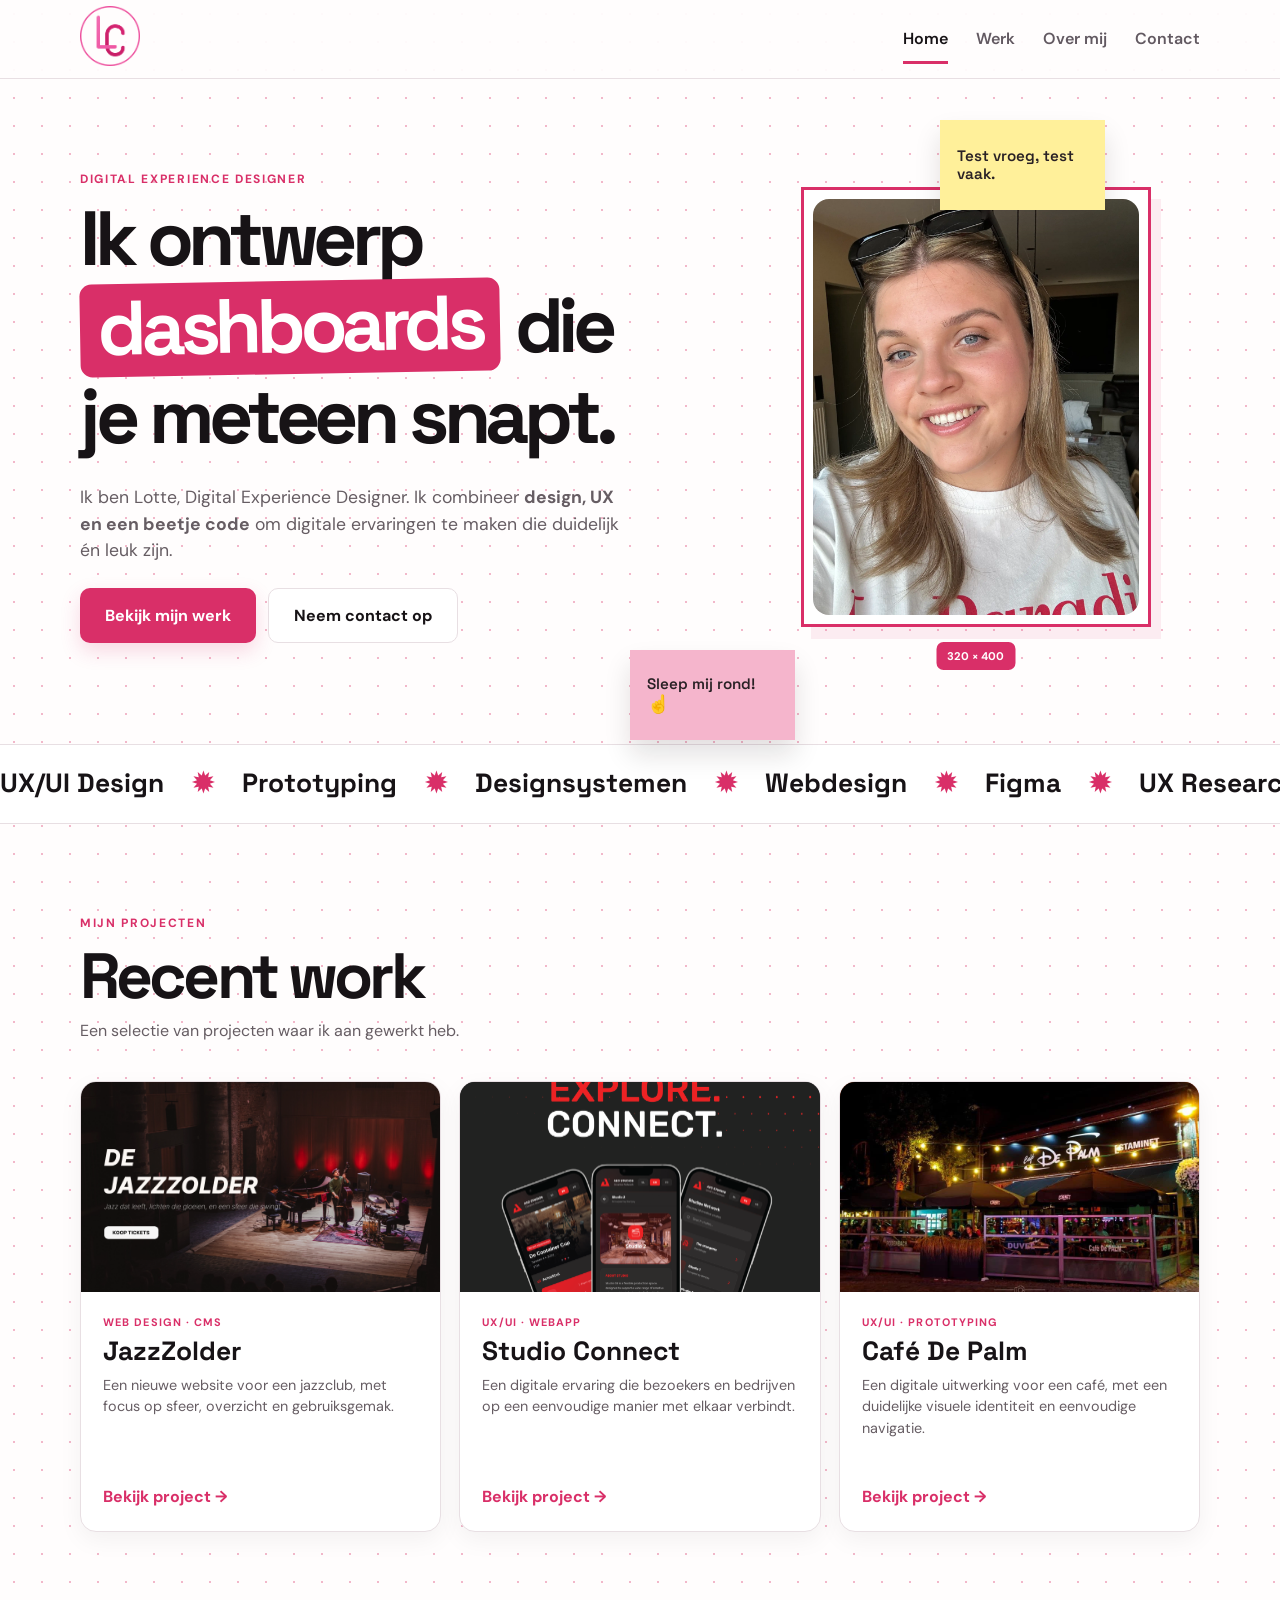
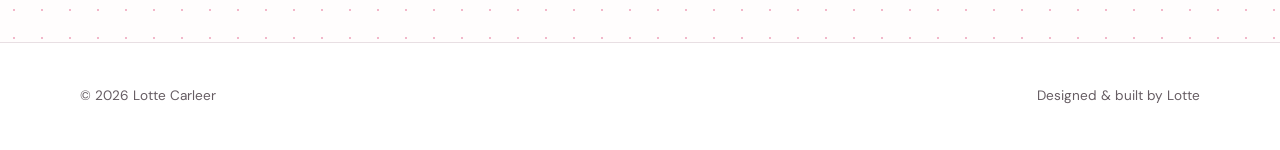
==== index.html @ f526f13b "feat: google search" ====
<!DOCTYPE html>
<html lang="nl">
<head>
  <meta charset="UTF-8">
  <meta name="viewport" content="width=device-width, initial-scale=1.0">
  <meta name="google-site-verification" content="S2rR3KoZCpzi74z9WuS_zSncZ7GIJkPOmz2ZalUV9Dw" />

  <link rel="canonical" href="https://lottecarleer.vercel.app/">
  <link rel="icon" type="image/png" href="favicon.png">

  <script type="application/ld+json">
{
  "@context": "https://schema.org",
  "@type": "Person",
  "name": "Lotte Carleer",
  "url": "https://lottecarleer.vercel.app/",
  "jobTitle": "Digital Experience Designer"
}
</script>

  <title>Lotte Carleer | UX/UI Designer & Digital Experience Designer</title>
  <meta name="description" content="Portfolio van Lotte Carleer, Digital Experience Designer. Bekijk mijn werk in UX/UI design, webdesign en prototyping">
  <meta name="keywords" content="UX/UI designer, webdesign, Digital Experience Design, Figma, prototyping, portfolio, Lotte Carleer">
  <meta name="author" content="Lotte Carleer">
  <meta name="robots" content="index, follow">

<meta property="og:title" content="Lotte Carleer | UX/UI Designer">
<meta property="og:description" content="Ik ontwerp digitale ervaringen, websites en interfaces die helder, gebruiksvriendelijk en visueel sterk zijn.">
<meta property="og:type" content="website">
<meta property="og:url" content="https://lottecarleerportfolio.netlify.app/">
<meta property="og:site_name" content="Lotte Carleer Portfolio">

<meta property="og:image" content="https://lottecarleerportfolio.netlify.app/images/og-image.jpg">
<meta property="og:image:alt" content="Lotte Carleer UX/UI Designer portfolio met voorbeelden van digitale projecten">
<meta property="og:image:width" content="1200">
<meta property="og:image:height" content="630">

  <script defer src="https://t.contentsquare.net/uxa/a8d0bef8a40d2.js"></script>

  <link rel="preconnect" href="https://fonts.googleapis.com">
  <link rel="preconnect" href="https://fonts.gstatic.com" crossorigin>
  <link href="https://fonts.googleapis.com/css2?family=DM+Sans:wght@400;500;600;700&family=Space+Grotesk:wght@500;600;700&display=swap" rel="stylesheet">
  <link rel="stylesheet" href="style.css">
</head>
<!-- Google tag (gtag.js) -->
<script async src="https://www.googletagmanager.com/gtag/js?id=G-LMZDEB7CWZ"></script>
<script>
  window.dataLayer = window.dataLayer || [];
  function gtag(){dataLayer.push(arguments);}
  gtag('js', new Date());

  gtag('config', 'G-LMZDEB7CWZ');
</script>

<body>
  <header class="site-header">
    <nav class="nav container" aria-label="Hoofdnavigatie">
      <a class="logo" href="index.html"><img src="images/favicon.png" alt="logo"></a>

      <div class="nav-links">
        <a class="active" href="index.html">Home</a>
        <a href="projects.html">Werk</a>
        <a href="about.html">Over mij</a>
        <a href="contact.html">Contact</a>
      </div>
    </nav>
  </header>

  <main>
    <section class="hero container" aria-labelledby="hero-title">
      <div class="hero-copy">
        <p class="eyebrow">DIGITAL EXPERIENCE DESIGNER</p>

        <h1 id="hero-title">
          Ik ontwerp
          <span class="changing-word" aria-live="polite">dashboards</span>
          die je meteen snapt.
        </h1>

        <p class="intro">
          Ik ben Lotte, Digital Experience Designer. Ik combineer
          <strong>design, UX en een beetje code</strong> om digitale
          ervaringen te maken die duidelijk én leuk zijn.
        </p>

        <div class="hero-buttons">
          <a class="button button-primary" href="#werk">Bekijk mijn werk</a>
          <a class="button button-secondary" href="contact.html">Neem contact op</a>
        </div>
      </div>

      <div class="hero-visual" id="note-board" aria-label="Interactief post-it bord">
        <div class="photo-card">
          <label for="photo-upload" class="photo-placeholder">
            <img src="images/Me.webp" alt="portret foto">
          </label>
          <input id="photo-upload" type="file" accept="image/*" hidden>
        </div>

        <button class="post-it post-it-yellow" type="button">
          Test vroeg, test vaak.
        </button>

        <button class="post-it post-it-pink" type="button">
          Sleep mij rond!<br>
          <span>☝️</span>
        </button>

        <div class="size-label">320 × 400</div>
      </div>
    </section>

    <section class="ticker" aria-label="Mijn vaardigheden">
      <div class="ticker-track">
        <span>UX/UI Design</span><i>✹</i>
        <span>Prototyping</span><i>✹</i>
        <span>Designsystemen</span><i>✹</i>
        <span>Webdesign</span><i>✹</i>
        <span>Figma</span><i>✹</i>
        <span>UX Research</span><i>✹</i>

        <!-- Herhaling zorgt voor een doorlopende animatie -->
        <span>UX/UI Design</span><i>✹</i>
        <span>Prototyping</span><i>✹</i>
        <span>Designsystemen</span><i>✹</i>
        <span>Webdesign</span><i>✹</i>
        <span>Figma</span><i>✹</i>
        <span>UX Research</span><i>✹</i>
      </div>
    </section>

    <section class="work container" id="werk" aria-labelledby="work-title">
      <div class="section-heading">
        <p class="eyebrow">MIJN PROJECTEN</p>
        <h2 id="work-title">Recent work</h2>
        <p>Een selectie van projecten waar ik aan gewerkt heb.</p>
      </div>

      <div class="project-grid">
        <article class="project-card project-jazz">
          <div class="project-image">
            <img src="images/homepage.webp" alt="jazzzolder">
          </div>
          <div class="project-info">
            <p class="project-type">WEB DESIGN · CMS</p>
            <h3>JazzZolder</h3>
            <p>Een nieuwe website voor een jazzclub, met focus op sfeer, overzicht en gebruiksgemak.</p>
            <a href="jazzzolder.html" aria-label="Bekijk project JazzZolder">Bekijk project →</a>
          </div>
        </article>

        <article class="project-card project-aed">
          <div class="project-image">
            <img src="images/Studio connect.svg" alt="Studio connect">
          </div>
          <div class="project-info">
            <p class="project-type">UX/UI · WEBAPP</p>
            <h3>Studio Connect</h3>
            <p>Een digitale ervaring die bezoekers en bedrijven op een eenvoudige manier met elkaar verbindt.</p>
            <a href="aed.html" aria-label="Bekijk project Studio Connect">Bekijk project →</a>
          </div>
        </article>

        <article class="project-card project-palm">
          <div class="project-image">
            <img src="images/image 5.svg" alt="Studio connect">
          </div>
          <div class="project-info">
            <p class="project-type">UX/UI · PROTOTYPING</p>
            <h3>Café De Palm</h3>
            <p>Een digitale uitwerking voor een café, met een duidelijke visuele identiteit en eenvoudige navigatie.</p>
            <a href="cafedepalm.html" aria-label="Bekijk project Café De Palm">Bekijk project →</a>
          </div>
        </article>
      </div>
    </section>
  </main>

  <footer class="footer">
    <div class="container">
      <p>© 2026 Lotte Carleer</p>
      <p>Designed & built by Lotte</p>
    </div>
  </footer>

  <script>
  // =========================
// Woord in de hero veranderen
// =========================

const changingWord = document.querySelector(".changing-word");

const words = [
  "apps",
  "websites",
  "prototypes",
  "interfaces"
];

let wordIndex = 0;

function changeWord() {
  wordIndex = (wordIndex + 1) % words.length;

  changingWord.classList.remove("is-changing");
  void changingWord.offsetWidth;

  changingWord.textContent = words[wordIndex];
  changingWord.classList.add("is-changing");
}

setInterval(changeWord, 2200);


// =========================
// Post-its over de hele pagina
// =========================

const postIts = document.querySelectorAll(".post-it");

postIts.forEach((postIt) => {
  // De post-it staat eerst in de hero.
  // We bewaren zijn schermpositie voordat we hem naar de body verplaatsen.
  const rect = postIt.getBoundingClientRect();

  document.body.appendChild(postIt);

postIt.style.right = "auto";
postIt.style.bottom = "auto";
postIt.style.transform = "rotate(0deg)";

// Startpositie van de post-its
if (postIt.classList.contains("post-it-yellow")) {
  // Geel: rechtsboven naast de foto
  postIt.style.left = "calc(50% + 300px)";
  postIt.style.top = "120px";
}

if (postIt.classList.contains("post-it-pink")) {
  // Roze: linksonder naast de foto
  postIt.style.left = "calc(50% - 10px)";
  postIt.style.top = "650px";
}

  let dragging = false;
  let startX = 0;
  let startY = 0;
  let startLeft = 0;
  let startTop = 0;

  postIt.addEventListener("pointerdown", startDragging);

  function startDragging(event) {
    dragging = true;

    postIt.setPointerCapture(event.pointerId);

    const currentRect = postIt.getBoundingClientRect();

    startX = event.clientX;
    startY = event.clientY;

    startLeft = currentRect.left + window.scrollX;
    startTop = currentRect.top + window.scrollY;

    postIt.style.left = `${startLeft}px`;
    postIt.style.top = `${startTop}px`;
    postIt.style.zIndex = "9999";
    postIt.style.cursor = "grabbing";
  }

  postIt.addEventListener("pointermove", moveDragging);

  function moveDragging(event) {
    if (!dragging) return;

    let newLeft = startLeft + (event.clientX - startX);
    let newTop = startTop + (event.clientY - startY);

    const pageWidth = Math.max(
      document.documentElement.scrollWidth,
      document.body.scrollWidth
    );

    const pageHeight = Math.max(
      document.documentElement.scrollHeight,
      document.body.scrollHeight
    );

    const maxLeft = pageWidth - postIt.offsetWidth;
    const maxTop = pageHeight - postIt.offsetHeight;

    newLeft = Math.max(0, Math.min(newLeft, maxLeft));
    newTop = Math.max(0, Math.min(newTop, maxTop));

    postIt.style.left = `${newLeft}px`;
    postIt.style.top = `${newTop}px`;
  }

  function stopDragging() {
    dragging = false;
    postIt.style.zIndex = "1000";
    postIt.style.cursor = "grab";
  }

  postIt.addEventListener("pointerup", stopDragging);
  postIt.addEventListener("pointercancel", stopDragging);
});
  </script>
</body>
</html>
---- style.css ----
/* =========================
   BASIS
========================= */

:root {
  --pink: #d92f68;
  --pink-light: #f8dbe5;
  --pink-soft: #fff4f7;
  --black: #171316;
  --grey: #665d63;
  --line: #e8dfe3;
  --white: #fffdfd;
  --yellow: #fff09a;
  --font-body: "DM Sans", Arial, sans-serif;
  --font-title: "Space Grotesk", Arial, sans-serif;
}

* {
  box-sizing: border-box;
}

html {
  scroll-behavior: smooth;
}

body {
  margin: 0;
  color: var(--black);
  background-color: var(--white);

  /* Kleine stippen zoals in de screenshot */
  background-image: radial-gradient(#f2b8ca 1.5px, transparent 1.5px);
  background-size: 28px 28px;

  font-family: var(--font-body);
  line-height: 1.5;
}

a {
  color: inherit;
  text-decoration: none;
}

button,
input {
  font: inherit;
}

.container {
  width: min(1120px, calc(100% - 40px));
  margin: 0 auto;
}


/* =========================
   HEADER
========================= */

.site-header {
  background: rgba(255, 253, 253, 0.94);
  border-bottom: 1px solid var(--line);
}

.nav {
  min-height: 78px;
  display: flex;
  align-items: center;
  justify-content: space-between;
}

.logo img {
  width: 60px;
  height: auto;
}

.nav-links {
  display: flex;
  gap: 28px;
  align-items: center;
}

.nav-links a {
  position: relative;
  color: #625961;
  font-weight: 600;
  padding: 8px 0;
}

.nav-links a:hover,
.nav-links a.active {
  color: var(--black);
}

.nav-links a.active::after {
  content: "";
  position: absolute;
  left: 0;
  right: 0;
  bottom: -5px;
  height: 3px;
  background: var(--pink);
}


/* =========================
   HERO
========================= */

.hero {
  min-height: 665px;
  display: grid;
  grid-template-columns: minmax(0, 1fr) minmax(360px, 0.8fr);
  gap: 110px;
  align-items: center;
  padding-top: 55px;
  padding-bottom: 65px;
}

.eyebrow {
  margin: 0 0 13px;
  color: var(--pink);
  font-size: 0.75rem;
  font-weight: 700;
  letter-spacing: 0.14em;
}

h1,
h2,
h3 {
  font-family: var(--font-title);
  line-height: 0.98;
}

h1 {
  max-width: 560px;
  margin: 0;
  font-size: clamp(3.7rem, 6vw, 5.6rem);
  letter-spacing: -0.07em;
}

.changing-word {
  display: inline-block;
  padding: 7px 18px 11px;
  margin: 5px 0;
  color: white;
  background: var(--pink);
  border-radius: 12px;
  transform: rotate(-1deg);
  white-space: nowrap;
}

.changing-word.is-changing {
  animation: word-change 0.28s ease;
}

@keyframes word-change {
  0% {
    opacity: 0;
    transform: translateY(8px) rotate(-1deg);
  }

  100% {
    opacity: 1;
    transform: translateY(0) rotate(-1deg);
  }
}

.intro {
  max-width: 550px;
  margin: 30px 0 25px;
  color: var(--grey);
  font-size: 1.1rem;
}

.hero-buttons {
  display: flex;
  gap: 12px;
  flex-wrap: wrap;
}

.button {
  display: inline-flex;
  min-height: 55px;
  align-items: center;
  justify-content: center;
  padding: 0 25px;
  border-radius: 10px;
  font-weight: 700;
  transition: transform 0.2s ease, box-shadow 0.2s ease;
}

.button:hover {
  transform: translateY(-3px);
}

.button-primary {
  color: white;
  background: var(--pink);
  box-shadow: 0 8px 20px rgba(217, 47, 104, 0.18);
}

.button-secondary {
  border: 1px solid var(--line);
  background: white;
}


/* =========================
   POST-IT BORD
========================= */

.hero-visual {
  position: relative;
  min-height: 510px;
  display: flex;
  align-items: center;
  justify-content: center;
}

.photo-card {
  width: 350px;
  height: 440px;
  padding: 9px;
  border: 3px solid var(--pink);
  background: white;
  box-shadow: 10px 12px 0 rgba(217, 47, 104, 0.08);
}

.photo-placeholder {
  width: 100%;
  height: 100%;
  display: flex;
  flex-direction: column;
  align-items: center;
  justify-content: center;
  gap: 70px;
  border-radius: 16px;
  background: var(--pink-light);
  color: var(--pink);
  cursor: pointer;
  overflow: hidden;
}

.photo-placeholder.has-image {
  background-size: cover;
  background-position: center;
}

.photo-placeholder img {
  width: 100%;
  height: 100%;
  display: block;
  object-fit: cover;
}

.initials {
  font-family: var(--font-title);
  font-size: 2.4rem;
  font-weight: 700;
}

.photo-hint {
  color: var(--grey);
  font-size: 0.85rem;
}

.post-it {
  position: absolute;
  z-index: 1000;
  width: 165px;
  min-height: 90px;
  padding: 17px;
  border: 0;
  color: #292125;
  text-align: left;
  font-family: var(--font-title);
  font-weight: 600;
  font-size: 0.95rem;
  line-height: 1.2;
  cursor: grab;
  user-select: none;
  touch-action: none;
  box-shadow: 0 15px 25px rgba(25, 15, 20, 0.12);
  transition: box-shadow 0.15s ease;
}

.post-it:active {
  cursor: grabbing;
  box-shadow: 0 20px 35px rgba(25, 15, 20, 0.18);
}

.post-it-yellow {
  top: 170px;
  left: calc(50% + 370px);
  background: var(--yellow);
  transform: rotate(3deg);
}

.post-it-pink {
  top: 650px;
  left: calc(50% - 390px);
  background: #f5b5cc;
  transform: rotate(-5deg);
}

.post-it-pink span {
  font-size: 1.1rem;
}

.size-label {
  position: absolute;
  top: calc(50% + 235px);
  left: 50%;
  transform: translateX(-50%);
  padding: 6px 11px;
  color: white;
  background: var(--pink);
  border-radius: 7px;
  font-size: 0.7rem;
  font-weight: 700;
}


/* =========================
   BEWEGENDE BALK
========================= */

.ticker {
  width: 100%;
  overflow: hidden;
  border-top: 1px solid var(--line);
  border-bottom: 1px solid var(--line);
  background: white;
  white-space: nowrap;
}

.ticker-track {
  width: max-content;
  display: flex;
  align-items: center;
  gap: 28px;
  padding: 19px 0;
  font-family: var(--font-title);
  font-size: 1.65rem;
  font-weight: 700;
  animation: ticker 25s linear infinite;
}

.ticker i {
  color: var(--pink);
  font-style: normal;
}

@keyframes ticker {
  from {
    transform: translateX(0);
  }

  to {
    transform: translateX(-50%);
  }
}


/* =========================
   RECENT WORK
========================= */

.work {
  padding-top: 90px;
  padding-bottom: 110px;
}

.section-heading {
  max-width: 600px;
  margin-bottom: 38px;
}

.section-heading h2 {
  margin: 0 0 12px;
  font-size: clamp(2.8rem, 5vw, 4rem);
  letter-spacing: -0.06em;
}

.section-heading > p:last-child {
  margin: 0;
  color: var(--grey);
}

.project-grid {
  display: grid;
  grid-template-columns: repeat(3, 1fr);
  gap: 18px;
}

.project-card {
  overflow: hidden;
  border: 1px solid var(--line);
  border-radius: 16px;
  background: white;
  box-shadow: 0 8px 25px rgba(20, 10, 15, 0.05);
  transition: transform 0.25s ease, box-shadow 0.25s ease;
}

.project-card:hover {
  transform: translateY(-7px);
  box-shadow: 0 18px 35px rgba(20, 10, 15, 0.1);
}

.project-image {
  min-height: 210px;
  display: flex;
  align-items: center;
  justify-content: center;
  padding: 25px;
  font-family: var(--font-title);
  font-size: 2.1rem;
  font-weight: 700;
  line-height: 0.9;
  text-align: center;
}

.project-jazz .project-image {
  background: #f2c5d6;
}

.project-aed .project-image {
  color: white;
  background: #222;
}

.project-palm .project-image {
  color: white;
  background: #962f0a;
}

.project-info {
  padding: 22px;
}

.project-type {
  margin: 0 0 8px;
  color: var(--pink);
  font-size: 0.68rem;
  font-weight: 700;
  letter-spacing: 0.1em;
}

.project-info h3 {
  margin: 0 0 10px;
  font-size: 1.65rem;
}

.project-info p:not(.project-type) {
  min-height: 92px;
  margin: 0 0 18px;
  color: var(--grey);
  font-size: 0.9rem;
}

.project-info a {
  color: var(--pink);
  font-weight: 700;
}


/* =========================
   FOOTER
========================= */

.footer {
  padding: 30px 0;
  border-top: 1px solid var(--line);
  background: white;
}

.footer .container {
  display: flex;
  justify-content: space-between;
  gap: 20px;
  color: var(--grey);
  font-size: 0.85rem;
}


/* =========================
   MOBIEL
========================= */

@media (max-width: 800px) {
  .nav {
    min-height: 70px;
  }

  .nav-links {
    gap: 14px;
  }

  .hero {
    grid-template-columns: 1fr;
    padding-top: 45px;
  }

  .hero-visual {
    min-height: 480px;
  }

  .project-grid {
    grid-template-columns: 1fr;
  }

  .project-info p:not(.project-type) {
    min-height: auto;
  }
}

@media (max-width: 560px) {
  .container {
    width: min(100% - 28px, 970px);
  }

  .nav {
    align-items: flex-start;
    flex-direction: column;
    gap: 8px;
    padding: 15px 0;
  }

  .nav-links {
    width: 100%;
    justify-content: space-between;
    gap: 8px;
  }

  .nav-links a {
    font-size: 0.9rem;
  }

  h1 {
    font-size: 3.4rem;
  }

  .changing-word {
    white-space: normal;
  }

  .hero-visual {
    min-height: 500px;
  }

  .size-label {
    top: calc(50% + 255px);
  }

  .photo-card {
    width: min(350px, 88vw);
    height: min(440px, 110vw);
  }

  .post-it-yellow {
    left: auto;
    right: 8px;
  }

  .post-it-pink {
    left: 8px;
  }

  .ticker-track {
    font-size: 1.3rem;
  }

  .footer .container {
    flex-direction: column;
  }
}

@media (prefers-reduced-motion: reduce) {
  html {
    scroll-behavior: auto;
  }

  .ticker-track {
    animation: none;
  }

  .changing-word.is-changing {
    animation: none;
  }

  .project-card,
  .button {
    transition: none;
  }
}

/* =========================
   PROJECTS PAGE
========================= */

.projects-page {
  min-height: calc(100vh - 160px);
}

.projects-section {
  padding-top: 45px;
  padding-bottom: 100px;
}


/* Titel */

.projects-section h1 {
  margin: 12px 0 25px;

  font-family: "Space Grotesk", sans-serif;
  font-size: 3.8rem;
  line-height: 1;
  letter-spacing: -0.04em;
}


/* Filters */

.project-filters {
  display: flex;
  flex-wrap: wrap;
  gap: 8px;

  margin-bottom: 26px;
}

.filter-button {
  padding: 9px 18px;

  border: 1px solid #ded7da;
  border-radius: 30px;

  background: white;

  font-family: "DM Sans", sans-serif;
  font-size: 0.95rem;
  color: #30292d;

  cursor: pointer;

  transition:
    background 0.2s ease,
    color 0.2s ease,
    border-color 0.2s ease;
}

.filter-button:hover {
  border-color: #222;
}

.filter-button.active {
  background: #211b1e;
  border-color: #211b1e;
  color: white;
}


/* Project grid */

.projects-section .project-grid {
  display: grid;
  grid-template-columns: repeat(3, 1fr);
  gap: 20px;
}


/* Project card */

.projects-section .project-card {
  overflow: hidden;

  background: white;

  border: 1px solid #ded7da;
  border-radius: 15px;

  box-shadow: none;
}


/* Project image */

.projects-section .project-image {
  height: 180px;

  display: flex;
  align-items: center;
  justify-content: center;

  border-radius: 14px 14px 0 0;

  font-family: "Space Grotesk", sans-serif;
  font-size: 2.2rem;
  font-weight: 700;
}


/* Kleuren */

.project-image-app {
  background: #f8e4ed;
  color: #d52b69;
}

.project-image-web {
  background: #1e171a;
  color: white;
}

.project-image-design {
  background: #e4dcdf;
  color: #211b1e;
}


/* Project informatie */

.projects-section .project-info {
  padding: 18px 21px 20px;
}

.projects-section .project-info h2 {
  margin: 0 0 8px;

  font-family: "Space Grotesk", sans-serif;
  font-size: 1.25rem;
  line-height: 1.2;
}

.projects-section .project-info p {
  margin: 0;

  color: #675d62;

  font-size: 0.98rem;
  line-height: 1.6;
}


/* Tags */

.projects-section .project-tags {
  display: flex;
  flex-wrap: wrap;
  gap: 7px;

  margin-top: 14px;
}

.projects-section .project-tags span {
  padding: 5px 11px;

  border: 1px solid #e1d9dc;
  border-radius: 20px;

  color: #675d62;

  font-size: 0.78rem;
}





/* =========================
   MOBILE
========================= */

@media (max-width: 800px) {

  .projects-section {
    padding-top: 35px;
  }

  .projects-section h1 {
    font-size: 3rem;
  }

  .projects-section .project-grid {
    grid-template-columns: 1fr;
  }

  .projects-section .project-image {
    height: 200px;
  }

}

/* =========================
   ABOUT PAGE
========================= */

.about-page {
  min-height: calc(100vh - 160px);

}

.about-section {
  padding-top: 45px;
  padding-bottom: 100px;
}


/* =========================
   TITEL
========================= */

.about-section > h1 {
  margin: 12px 0 25px;

  font-family: "Space Grotesk", sans-serif;
  font-size: 3.8rem;
  line-height: 1;
  letter-spacing: -0.04em;
}


/* =========================
   INTRO
========================= */

.about-intro {
  display: grid;
  grid-template-columns: 1fr 1fr;

  gap: 110px;

  align-items: center;

  margin-top: 15px;
}


/* =========================
   FOTO
========================= */

.about-photo-wrapper {
  position: relative;

  width: 350px;

  justify-self: center;
}

.about-photo {
  width: 350px;
  height: 440px;

  overflow: hidden;

  border: 4px solid #d82f70;
  border-radius: 14px;

  background: #f8e4ed;
}

.about-photo img {
  display: block;

  width: 100%;
  height: 100%;

  object-fit: cover;
}

.about-photo-label {
  position: absolute;

  left: 50%;
  bottom: -36px;

  transform: translateX(-50%);

  padding: 6px 14px;

  border-radius: 5px;

  background: #d82f70;
  color: white;

  font-size: 0.85rem;
  font-weight: 700;

  white-space: nowrap;
}


/* =========================
   TEKST
========================= */

.about-text {
  max-width: 520px;
}

.about-text p {
  margin: 0 0 22px;

  font-size: 1.05rem;
  line-height: 1.7;
}

.about-text strong {
  font-weight: 700;
}


/* =========================
   LEER ME KENNEN
========================= */

.about-questions {
  margin-top: 100px;
}

.about-questions h2,
.skills-section h2,
.tools-section h2 {
  margin: 0 0 22px;

  font-family: "Space Grotesk", sans-serif;
  font-size: 2rem;
  letter-spacing: -0.03em;
}


/* Vraagkaarten */

.question-grid {
  display: grid;

  grid-template-columns: repeat(4, 1fr);

  gap: 18px;
}

.question-card {
  min-height: 145px;

  padding: 24px;

  border: 1px solid #ded7da;
  border-radius: 17px;

  background: white;

  text-align: left;

  font-family: "DM Sans", sans-serif;

  cursor: pointer;

  transition:
    transform 0.2s ease,
    border-color 0.2s ease;
}

.question-card:hover {
  transform: translateY(-3px);
  border-color: #d82f70;
}

.question-card span {
  display: block;

  margin-bottom: 12px;

  color: #d82f70;

  font-size: 0.85rem;
  font-weight: 700;
}

.question-card strong {
  display: block;

  font-family: "Space Grotesk", sans-serif;
  font-size: 1.25rem;
  line-height: 1.2;
}

.question-card p {
  display: none;

  margin: 15px 0 0;

  color: #665d61;

  line-height: 1.5;
}

.question-card.open p {
  display: block;
}


/* =========================
   VAARDIGHEDEN
========================= */

.skills-section {
  margin-top: 70px;
}

.skills-list {
  border-top: 1px solid #ded7da;
}

.skill-item {
  position: relative;

  width: 100%;

  padding: 23px 0;

  display: grid;
  grid-template-columns: 1fr auto;

  border: none;
  border-bottom: 1px solid #ded7da;

  background: transparent;

  text-align: left;

  font-family: "DM Sans", sans-serif;

  cursor: pointer;
}

.skill-item > span {
  font-size: 1.05rem;
  font-weight: 500;
}

.skill-item > strong {
  font-size: 1.4rem;
  font-weight: 400;

  transition: transform 0.2s ease;
}

.skill-item.open > strong {
  transform: rotate(45deg);
}

.skill-description {
  display: none;

  grid-column: 1 / -1;

  max-width: 700px;

  padding-top: 12px;

  color: #665d61;

  line-height: 1.6;
}

.skill-item.open .skill-description {
  display: block;
}


/* =========================
   TOOLS
========================= */

.tools-section {
  margin-top: 65px;
}

.tools-list {
  display: flex;
  flex-wrap: wrap;
  gap: 9px;
}

.tools-list span {
  padding: 8px 14px;

  border: 1px solid #ded7da;
  border-radius: 30px;

  background: white;

  color: #665d61;

  font-size: 0.9rem;
}


/* =========================
   MOBILE
========================= */

@media (max-width: 800px) {

  .about-section {
    padding-top: 35px;
  }

  .about-section > h1 {
    font-size: 3rem;
  }

  .about-intro {
    grid-template-columns: 1fr;

    gap: 70px;
  }

  .about-photo-wrapper {
    width: min(350px, 100%);
  }

  .about-photo {
    width: 100%;
    height: auto;
    aspect-ratio: 350 / 440;
  }

  .about-text {
    max-width: none;
  }

  .question-grid {
    grid-template-columns: 1fr 1fr;
  }

}

@media (max-width: 500px) {

  .question-grid {
    grid-template-columns: 1fr;
  }

}

/* =========================
   CONTACT PAGE
========================= */

.contact-page {
  min-height: calc(100vh - 160px);
}

.contact-section {
  padding-top: 45px;
  padding-bottom: 100px;
}


/* =========================
   CONTACT CARD
========================= */

.contact-card {
  min-height: 620px;

  display: flex;
  flex-direction: column;
  align-items: center;
  justify-content: center;

  padding: 70px 40px;

  border: 1px solid #eadde2;
  border-radius: 22px;

  background: var(--pink-light);

  text-align: center;
}


/* =========================
   ZWAAIEND HANDJE
========================= */

.waving-hand {
  display: inline-block;

  margin-bottom: 20px;

  font-size: 3.2rem;

  transform-origin: 70% 70%;

  animation: wave 2s ease-in-out infinite;
}

@keyframes wave {

  0%,
  100% {
    transform: rotate(0deg);
  }

  10% {
    transform: rotate(15deg);
  }

  20% {
    transform: rotate(-10deg);
  }

  30% {
    transform: rotate(15deg);
  }

  40% {
    transform: rotate(-8deg);
  }

  50% {
    transform: rotate(10deg);
  }

  60% {
    transform: rotate(0deg);
  }
}


/* =========================
   TITEL
========================= */

.contact-card h1 {
  margin: 0;

  font-family: var(--font-title);
  font-size: clamp(4rem, 7vw, 6rem);
  line-height: 0.95;
  letter-spacing: -0.07em;
}

.contact-card h1 span {
  color: var(--pink);
}


/* =========================
   INTRO
========================= */

.contact-intro {
  margin: 25px 0 30px;

  max-width: 700px;

  color: var(--grey);

  font-size: 1.2rem;
  line-height: 1.55;
}


/* =========================
   KEUZES
========================= */

.contact-options {
  display: flex;
  flex-wrap: wrap;
  justify-content: center;

  gap: 9px;

  margin-bottom: 35px;
}

.contact-option {
  padding: 10px 18px;

  border: 1px solid var(--line);
  border-radius: 30px;

  background: white;

  color: var(--black);

  font-family: var(--font-body);
  font-size: 0.95rem;

  cursor: pointer;

  transition:
    background 0.2s ease,
    color 0.2s ease,
    transform 0.2s ease;
}

.contact-option:hover {
  transform: translateY(-2px);
}

.contact-option.active {
  border-color: var(--black);

  background: var(--black);

  color: white;
}


/* =========================
   MAIL BUTTON
========================= */

.mail-button {
  display: inline-flex;

  min-height: 70px;

  align-items: center;
  justify-content: center;

  padding: 0 38px;

  border-radius: 10px;

  background: var(--pink);

  color: white;

  font-family: var(--font-title);
  font-size: 1.35rem;
  font-weight: 700;

  box-shadow:
    0 10px 25px rgba(217, 47, 104, 0.2);

  transition:
    transform 0.2s ease,
    box-shadow 0.2s ease;
}

.mail-button:hover {
  transform: translateY(-4px);

  box-shadow:
    0 15px 30px rgba(217, 47, 104, 0.25);
}


/* =========================
   EMAIL
========================= */

.contact-email {
  margin: 25px 0 0;

  color: var(--grey);

  font-size: 1rem;
}

.contact-email span {
  margin: 0 5px;
}


/* =========================
   MOBILE
========================= */

@media (max-width: 800px) {

  .contact-section {
    padding-top: 35px;
  }

  .contact-card {
    min-height: 600px;

    padding: 60px 20px;
  }

  .contact-card h1 {
    font-size: 4rem;
  }

  .contact-intro {
    font-size: 1rem;
  }

  .contact-options {
    max-width: 400px;
  }

}

@media (max-width: 500px) {

  .contact-card h1 {
    font-size: 3.3rem;
  }

  .contact-options {
    gap: 7px;
  }

  .contact-option {
    font-size: 0.85rem;
    padding: 9px 13px;
  }

  .mail-button {
    min-height: 60px;
    font-size: 1.15rem;
  }

  .contact-email {
    font-size: 0.85rem;
  }

}

/* =========================
   JAZZZOLDER CASE STUDY
========================= */

.case-study {
  padding: 45px 0 100px;
}


/* Terug-link */

.back-link {
  display: inline-block;

  margin-bottom: 30px;

  color: var(--grey);

  font-size: 0.85rem;
  font-weight: 600;
}

.back-link:hover {
  color: var(--pink);
}


/* =========================
   CASE HEADER
========================= */

.case-header {
  margin-bottom: 35px;
}

.case-header h1 {
  max-width: none;

  margin: 8px 0 10px;

  font-size: clamp(3rem, 6vw, 5rem);

  letter-spacing: -0.06em;
}

.case-meta {
  margin: 0 0 15px;

  color: var(--grey);

  font-size: 0.85rem;
}

.case-tags {
  display: flex;
  flex-wrap: wrap;
  gap: 8px;
}

.case-tags span {
  padding: 6px 11px;

  border-radius: 20px;

  background: var(--pink-soft);

  color: var(--pink);

  font-size: 0.75rem;
  font-weight: 600;
}


/* =========================
   HERO
========================= */

.case-hero {
  width: 100%;

  overflow: hidden;

  margin-bottom: 55px;

  border: 1px solid var(--line);
  border-radius: 18px;

  background: white;

  box-shadow: 0 10px 30px rgba(20, 10, 15, 0.06);
}

.case-hero img {
  display: block;

  width: 100%;
  height: auto;
}


/* =========================
   OVERVIEW
========================= */

.case-overview {
  display: grid;

  grid-template-columns: 1fr 300px;

  gap: 70px;

  align-items: start;

  margin-bottom: 100px;
}

.case-text h2,
.case-section h2 {
  margin: 0 0 12px;

  font-family: var(--font-title);

  font-size: 2.5rem;

  letter-spacing: -0.04em;
}

.case-text p {
  max-width: 720px;

  margin: 0 0 15px;

  color: var(--grey);

  font-size: 0.95rem;
  line-height: 1.7;
}


/* Tools */

.tools-card {
  padding: 25px;

  border: 1px solid var(--line);
  border-radius: 16px;

  background: white;
}

.tools-card h3 {
  margin: 0 0 15px;

  font-size: 1rem;
}

.tool-tags {
  display: flex;
  flex-wrap: wrap;
  gap: 7px;
}

.tool-tags span {
  padding: 6px 10px;

  border: 1px solid var(--line);
  border-radius: 20px;

  color: var(--grey);

  font-size: 0.75rem;
}


/* =========================
   SECTIES
========================= */

.case-section {
  margin-bottom: 110px;
}

.section-label {
  display: inline-block;

  margin-bottom: 12px;

  padding: 5px 11px;

  border-radius: 20px;

  background: var(--pink-soft);

  color: var(--pink);

  font-size: 0.65rem;
  font-weight: 700;
  letter-spacing: 0.08em;
}

.section-intro {
  max-width: 650px;

  margin: 0 0 30px;

  color: var(--grey);

  font-size: 0.9rem;
}

.case-section > img {
  display: block;
  width: 85%;
  max-width: 900px;
  height: auto;
  margin: 35px auto 0;
  border-radius: 16px;
}


/* =========================
   OUDE WEBSITE
========================= */

.old-website {
  display: grid;

  grid-template-columns: repeat(3, 1fr);

  gap: 18px;

  padding: 45px;

  border: 1px solid var(--line);
  border-radius: 18px;

  background: white;
}

.old-site-image {
  min-height: 260px;

  display: flex;
  align-items: center;
  justify-content: center;

  border: 1px solid #ddd;

  background: #e9e9e9;

  color: #555;

  text-align: center;

  font-family: var(--font-title);
  font-weight: 700;
}

.old-site-image:nth-child(2) {
  transform: rotate(1deg);
}

.old-site-image:nth-child(3) {
  transform: rotate(-1deg);
}


/* =========================
   BRANDING
========================= */

.branding-grid {
  display: grid;

  grid-template-columns: 1fr 1fr;

  gap: 20px;
}

.branding-card {
  padding: 30px;

  border: 1px solid var(--line);
  border-radius: 18px;

  background: white;
}

.branding-card h3 {
  margin: 0 0 25px;

  font-size: 1rem;
}


/* Kleuren */

.color-list {
  display: flex;
  flex-direction: column;
  gap: 15px;
}

.color-item {
  display: flex;
  align-items: center;

  gap: 12px;
}

.color-box {
  width: 36px;
  height: 36px;

  flex-shrink: 0;

  border-radius: 7px;

  border: 1px solid var(--line);
}

.color-cream {
  background: #e9d1a5;
}

.color-red {
  background: #c41818;
}

.color-white {
  background: #fbfbf4;
}

.color-black {
  background: #131311;
}

.color-item strong {
  display: block;

  font-size: 0.8rem;
}

.color-item small {
  display: block;

  margin-top: 2px;

  color: var(--grey);

  font-size: 0.7rem;
}


/* Typografie */

.font-label {
  margin: 0 0 5px;

  color: var(--pink);

  font-size: 0.6rem;
  font-weight: 700;
  letter-spacing: 0.1em;
}

.font-example-heading {
  display: block;

  margin-bottom: 5px;

  font-family: var(--font-title);
  font-size: 1.2rem;
}

.branding-card > p:not(.font-label) {
  margin: 0 0 18px;

  color: var(--grey);

  font-size: 0.75rem;
}

.typography-preview {
  display: flex;
  flex-direction: column;

  gap: 7px;

  margin-top: 20px;

  padding: 20px;

  border-radius: 9px;

  background: #131311;

  color: white;
}

.typography-preview small {
  font-size: 0.55rem;
  opacity: 0.7;
}

.typography-preview strong {
  font-family: var(--font-title);
  font-size: 1.15rem;
}

.typography-preview span {
  color: #ccc;

  font-size: 0.7rem;
}


/* =========================
   DESIGN PROCES
========================= */

.process-section {
  margin-bottom: 100px;
}

.process {
  position: relative;

  max-width: 950px;

  margin: 55px auto 0;
}

.process-line {
  position: absolute;

  top: 0;
  bottom: 0;

  left: 50%;

  width: 2px;

  transform: translateX(-50%);

  background: var(--pink-light);
}

.process-item {
  position: relative;

  display: flex;

  width: 50%;

  margin-bottom: 45px;
}

.process-left {
  justify-content: flex-end;

  padding-right: 45px;
}

.process-right {
  margin-left: 50%;

  padding-left: 45px;
}

.process-number {
  position: absolute;

  top: 25px;

  width: 14px;
  height: 14px;

  border-radius: 50%;

  background: var(--pink);

  color: transparent;
}

.process-left .process-number {
  right: -7px;
}

.process-right .process-number {
  left: -7px;
}

.process-card {
  width: 100%;

  padding: 25px;

  border: 1px solid var(--line);
  border-radius: 14px;

  background: white;

  box-shadow: 0 5px 15px rgba(20, 10, 15, 0.04);
}

.process-card h3 {
  margin: 0 0 8px;

  font-size: 0.95rem;
}

.process-card p {
  margin: 0;

  color: var(--grey);

  font-size: 0.75rem;
  line-height: 1.6;
}


/* =========================
   RESULTAAT
========================= */

.case-result {
  position: relative;

  overflow: hidden;

  margin-bottom: 90px;

  padding: 55px 50px;

  border-radius: 18px;

  background: var(--pink);

  color: white;

  text-align: center;
}

.case-result::before,
.case-result::after {
  content: "";

  position: absolute;

  width: 90px;
  height: 90px;

  border-radius: 50%;

  background: rgba(255, 255, 255, 0.15);
}

.case-result::before {
  top: -35px;
  left: -25px;
}

.case-result::after {
  right: -25px;
  bottom: -35px;
}

.result-icon {
  margin-bottom: 10px;

  font-size: 1.5rem;
}

.case-result h2 {
  margin: 0 0 15px;

  font-family: var(--font-title);

  font-size: 2rem;
}

.case-result p {
  max-width: 700px;

  margin: 0 auto 25px;

  font-size: 0.85rem;
  line-height: 1.6;
}

.result-button {
  display: inline-flex;

  padding: 11px 18px;

  border-radius: 30px;

  background: white;

  color: var(--pink);

  font-size: 0.75rem;
  font-weight: 700;
}


/* =========================
   CONTACT CTA
========================= */

.case-contact {
  padding: 20px 0 50px;

  text-align: center;
}

.case-contact h2 {
  margin: 0 0 12px;

  font-family: var(--font-title);

  font-size: 2.2rem;

  letter-spacing: -0.04em;
}

.case-contact p {
  max-width: 600px;

  margin: 0 auto 25px;

  color: var(--grey);

  font-size: 0.85rem;
}


/* =========================
   MOBILE
========================= */

@media (max-width: 800px) {

  .case-study {
    padding-top: 35px;
  }

  .case-header h1 {
    font-size: 3.3rem;
  }

  .case-overview {
    grid-template-columns: 1fr;

    gap: 30px;
  }

  .old-website {
    grid-template-columns: 1fr;

    padding: 25px;
  }

  .branding-grid {
    grid-template-columns: 1fr;
  }

  .process-line {
    left: 15px;
  }

  .process-item,
  .process-right {
    width: 100%;

    margin-left: 0;

    padding-left: 45px;
    padding-right: 0;

    justify-content: flex-start;
  }

  .process-left .process-number,
  .process-right .process-number {
    left: 8px;
    right: auto;
  }

  .case-result {
    padding: 45px 25px;
  }

}

@media (max-width: 500px) {

  .case-header h1 {
    font-size: 2.8rem;
  }

  .case-text h2,
  .case-section h2 {
    font-size: 2rem;
  }

  .branding-card {
    padding: 22px;
  }

}

/* =========================
   CAFÉ DE PALM
========================= */

.palm-case .case-header {
  margin-bottom: 35px;
}


/* Hero */

.palm-hero {
  border-radius: 16px;
}

.palm-hero img {
  display: block;

  width: 100%;
  height: 520px;

  object-fit: cover;
}


/* Kleuren */

.palm-black {
  background: #2c2c2c;
}

.palm-red {
  background: #962f0a;
}

.palm-orange {
  background: #d15b30;
}

.palm-white {
  background: #fbfbfb;
}


/* Typografie */

.palm-font-example {
  display: block;

  margin-top: 10px;

  font-family: var(--font-title);
  font-size: 1.8rem;
}


/* =========================
   UITDAGING
========================= */

.challenge-grid {
  display: grid;

  grid-template-columns: 1fr 1fr;

  gap: 20px;

  margin-bottom: 100px;
}

.challenge-card {
  min-height: 170px;

  display: flex;
  flex-direction: column;
  align-items: center;
  justify-content: center;

  padding: 30px;

  border: 1px solid var(--line);
  border-radius: 17px;

  background: white;

  text-align: center;
}

.challenge-card h3 {
  margin: 0 0 12px;

  font-size: 1rem;
}

.challenge-card p {
  max-width: 350px;

  margin: 0;

  color: var(--grey);

  font-size: 0.8rem;
  line-height: 1.5;
}

.challenge-solution {
  background: var(--pink);

  border-color: var(--pink);

  color: white;
}

.challenge-solution p {
  color: white;
}


/* =========================
   DELIVERABLES
========================= */

.deliverables-section {
  text-align: center;
}

.deliverables-grid {
  display: grid;

  grid-template-columns: 1fr 1fr;

  gap: 18px;

  margin-top: 30px;

  text-align: center;
}

.deliverable-card {
  min-height: 145px;

  display: flex;
  flex-direction: column;
  align-items: center;
  justify-content: center;

  padding: 25px;

  border: 1px solid var(--line);
  border-radius: 16px;

  background: white;
}

.deliverable-icon {
  width: 35px;
  height: 35px;

  display: flex;
  align-items: center;
  justify-content: center;

  margin-bottom: 10px;

  border-radius: 9px;

  background: var(--pink);

  color: white;

  font-size: 0.9rem;
}

.deliverable-card h3 {
  margin: 0 0 5px;

  font-size: 0.8rem;
}

.deliverable-card p {
  margin: 0;

  color: var(--grey);

  font-size: 0.7rem;
}


/* =========================
   CADEAUBON
========================= */

.giftcard-section {
  margin-bottom: 100px;
}

.giftcard {
  display: flex;

  justify-content: center;
  align-items: center;

  width: 100%;
  padding: 40px;

  overflow: hidden;

  border-radius: 16px;

  background: #a6320b;

  color: white;

  box-shadow: 0 10px 25px rgba(20, 10, 15, 0.08);
}

.giftcard-image {
  width: 100%;

  display: flex;
  justify-content: center;
  align-items: center;
}

.giftcard-image img {
  display: block;

  width: auto;
  max-width: 100%;
  height: auto;
  max-height: 500px;

  object-fit: contain;
}

.giftcard-content {
  padding: 35px;
}

.giftcard-content h2 {
  margin: 0 0 8px;

  font-family: var(--font-title);

  font-size: 3rem;

  color: white;
}

.giftcard-label {
  display: inline-block;

  padding: 7px 14px;

  border-radius: 5px;

  background: white;

  color: #a6320b;

  font-weight: 700;
}

.giftcard-value {
  margin: 15px 0;

  padding: 18px;

  border-radius: 12px;

  background: white;

  color: var(--black);
}

.giftcard-value span {
  display: block;

  margin-bottom: 5px;

  font-size: 0.8rem;
}

.giftcard-value strong {
  font-size: 1.8rem;
}

.giftcard-value div {
  width: 130px;

  margin-left: 40px;

  margin-top: -5px;

  border-bottom: 2px solid #a6320b;
}

.giftcard-content p {
  margin: 20px 0 0;

  font-size: 0.85rem;
  line-height: 1.5;
}


/* =========================
   RESULTATEN
========================= */

.results-section {
  position: relative;

  overflow: hidden;

  margin-bottom: 90px;

  padding: 45px 30px;

  border: 1px solid #efdce3;
  border-radius: 18px;

  background: var(--pink-soft);

  text-align: center;
}

.results-section::before,
.results-section::after {
  content: "";

  position: absolute;

  width: 70px;
  height: 70px;

  border-radius: 50%;

  background: rgba(217, 47, 104, 0.1);
}

.results-section::before {
  top: -35px;
  right: -20px;
}

.results-section::after {
  bottom: -35px;
  left: -20px;
}

.results-section h2 {
  margin: 0 0 30px;

  font-family: var(--font-title);

  font-size: 2rem;
}

.results-grid {
  display: grid;

  grid-template-columns: 1fr 1fr;

  gap: 12px;

  position: relative;

  z-index: 1;
}

.result-item {
  display: flex;
  align-items: center;

  gap: 10px;

  padding: 13px 15px;

  border: 1px solid var(--line);
  border-radius: 10px;

  background: white;

  text-align: left;

  font-size: 0.75rem;
}

.result-item span {
  width: 18px;
  height: 18px;

  display: flex;
  align-items: center;
  justify-content: center;

  flex-shrink: 0;

  border-radius: 50%;

  background: var(--pink-light);

  color: var(--pink);

  font-size: 0.7rem;
  font-weight: 700;
}


/* =========================
   MOBILE
========================= */

@media (max-width: 800px) {

  .palm-hero img {
    height: 350px;
  }

  .challenge-grid {
    grid-template-columns: 1fr;
  }

  .deliverables-grid {
    grid-template-columns: 1fr;
  }

  .giftcard {
    grid-template-columns: 1fr;
  }

  .giftcard-image {
    min-height: 250px;
  }

  .giftcard-content h2 {
    font-size: 2.5rem;
  }

  .results-grid {
    grid-template-columns: 1fr;
  }

}

@media (max-width: 500px) {

  .palm-hero img {
    height: 250px;
  }

  .giftcard-content {
    padding: 25px;
  }

}

/* =========================
   STUDIO CONNECT
========================= */

.studio-case {
  padding-bottom: 80px;
}


/* =========================
   HERO
========================= */

.studio-hero {
  background: #202121;
}

.studio-hero img {
  display: block;

  width: 100%;
  height: 520px;

  object-fit: cover;
}


/* =========================
   TOOLS BUTTON
========================= */

.studio-button {
  display: block;

  margin-top: 20px;

  padding: 11px 16px;

  border-radius: 8px;

  background: var(--pink);

  color: white;

  text-align: center;

  font-size: 0.8rem;
  font-weight: 700;
}

.studio-button:hover {
  opacity: 0.9;
}


/* =========================
   OPLOSSING
========================= */

.studio-solution {
  background: var(--pink);
  border-color: var(--pink);
}


/* =========================
   DESIGN PROCES
========================= */

.studio-process {
  margin-top: 30px;
}

.studio-process-list {
  position: relative;

  margin-top: 55px;
}

.studio-process-list::before {
  content: "";

  position: absolute;

  top: 0;
  bottom: 0;

  left: 50%;

  width: 2px;

  transform: translateX(-50%);

  background: var(--pink-light);
}


.studio-process-row {
  position: relative;

  display: grid;

  grid-template-columns: 1fr 1fr;

  gap: 45px;

  min-height: 210px;

  margin-bottom: 45px;

  align-items: center;
}

.studio-process-row.reverse {
  direction: rtl;
}

.studio-process-row.reverse > * {
  direction: ltr;
}


/* Tekst */

.studio-process-text {
  position: relative;

  display: flex;

  gap: 15px;

  padding: 25px;

  border: 1px solid var(--line);
  border-radius: 14px;

  background: white;

  box-shadow: 0 5px 15px rgba(20, 10, 15, 0.04);
}

.studio-step {
  width: 28px;
  height: 28px;

  display: flex;

  flex-shrink: 0;

  align-items: center;
  justify-content: center;

  border-radius: 50%;

  background: var(--pink);

  color: white;

  font-family: var(--font-title);
  font-size: 0.75rem;
  font-weight: 700;
}

.studio-process-text h3 {
  margin: 0 0 8px;

  font-size: 0.95rem;
}

.studio-process-text p {
  margin: 0;

  color: var(--grey);

  font-size: 0.75rem;
  line-height: 1.6;
}


/* Afbeelding */

.studio-process-image {
  min-height: 280px;

  display: flex;
  align-items: center;
  justify-content: center;

  padding: 25px;

  overflow: hidden;

  border: 1px solid var(--line);
  border-radius: 16px;

  background: white;
}

.studio-process-image img {
  display: block;

  width: auto;
  max-width: 100%;
  height: auto;
  max-height: 240px;

  object-fit: contain;
  border-radius: 12px;
}

.studio-process-image > span {
  padding: 50px;

  font-family: var(--font-title);

  font-size: 1.5rem;
  font-weight: 700;

  color: #252525;
}


/* =========================
   RESULTATEN
========================= */

.studio-results {
  margin-top: 90px;
}


/* =========================
   ROZE RESULTAAT BLOK
========================= */

.studio-result {
  background: linear-gradient(
    135deg,
    var(--pink),
    #e80067
  );
}

.studio-result h2 {
  max-width: 600px;

  margin-left: auto;
  margin-right: auto;
}


/* =========================
   MOBILE
========================= */

@media (max-width: 800px) {

  .studio-hero img {
    height: 350px;
  }

  .studio-process-list::before {
    left: 15px;
  }

  .studio-process-row,
  .studio-process-row.reverse {
    display: flex;

    flex-direction: column;

    gap: 20px;

    padding-left: 35px;

    direction: ltr;
  }

  .studio-process-text,
  .studio-process-image {
    width: 100%;
  }

  .studio-process-image {
    min-height: 220px;
  }

}

@media (max-width: 500px) {

  .studio-hero img {
    height: 250px;
  }

  .studio-process-text {
    padding: 20px;
  }

}

/* =========================
   AFBEELDINGEN
========================= */

/* Afbeeldingen op de projectenpagina */
.project-image {
  overflow: hidden;
  padding: 0;
}

.project-image img {
  display: block;
  width: 100%;
  height: 210px;
  object-fit: cover;
}


/* =========================
   CASE STUDY HERO
========================= */

.case-hero {
  overflow: hidden;
}

.case-hero img {
  display: block;
  width: 100%;
  height: auto;
  max-width: 100%;
}


/* =========================
   OUDE WEBSITE - JAZZZOLDER
========================= */

.old-website img {
  display: block;
  width: 100%;
  height: auto;
  border-radius: 10px;
}

.old-site-image img {
  width: 100%;
  height: 100%;
  object-fit: cover;
}


/* =========================
   STUDIO CONNECT PROCESS
========================= */

.studio-process-image {
  overflow: hidden;
}

.studio-process-image img {
  display: block;
  width: 100%;
  height: 100%;
  max-width: 100%;
  max-height: 300px;
  object-fit: contain;
}


/* =========================
   CADEAUTBON
========================= */

.giftcard-image {
  overflow: hidden;
}

.giftcard-image img {
  display: block;
  width: 100%;
  height: 100%;
  object-fit: contain;
}


/* =========================
   MOBIEL
========================= */

@media (max-width: 800px) {

  .project-image img {
    height: 220px;
  }

  .case-hero img {
    width: 100%;
    height: auto;
  }

  .old-website {
    grid-template-columns: 1fr;
    padding: 20px;
  }

  .studio-process-image img {
    max-height: 250px;
  }

}

@media (max-width: 500px) {

  .project-image img {
    height: 200px;
  }

  .giftcard-image {
    min-height: 250px;
  }

}
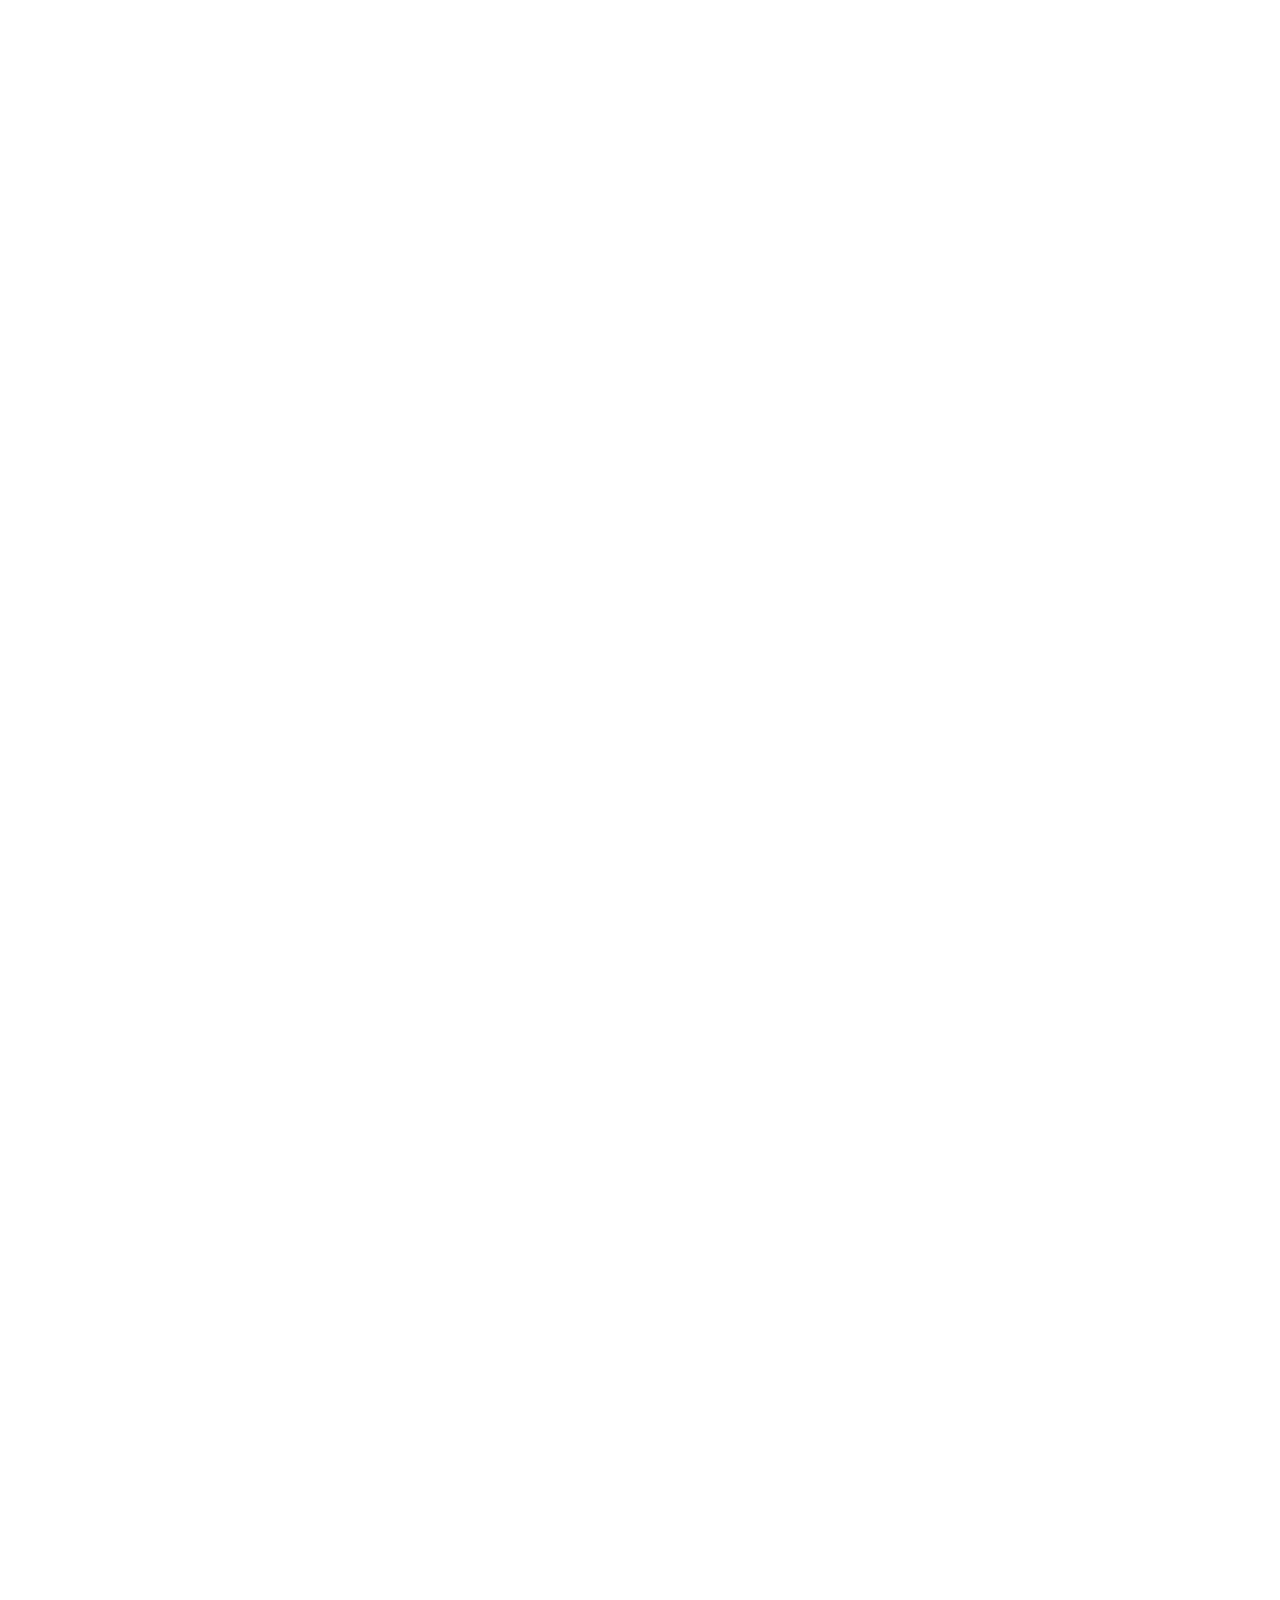
==== commit 4554723f: "feat: added wingify connection" ====
--- a/index.html
+++ b/index.html
@@ -41,6 +41,32 @@
   <link rel="preconnect" href="https://fonts.gstatic.com" crossorigin>
   <link href="https://fonts.googleapis.com/css2?family=DM+Sans:wght@400;500;600;700&family=Space+Grotesk:wght@500;600;700&display=swap" rel="stylesheet">
   <link rel="stylesheet" href="style.css">
+
+  <!-- MailerLite Universal -->
+<script>
+    (function(w,d,e,u,f,l,n){w[f]=w[f]||function(){(w[f].q=w[f].q||[])
+    .push(arguments);},l=d.createElement(e),l.async=1,l.src=u,
+    n=d.getElementsByTagName(e)[0],n.parentNode.insertBefore(l,n);})
+    (window,document,'script','https://assets.mailerlite.com/js/universal.js','ml');
+    ml('account', '2712159');
+</script>
+<!-- End MailerLite Universal -->
+
+<!-- Start Wingify Async V3.0 SmartCode -->
+<link rel="preconnect" href="https://edge.wingify.net"/>
+<script type="text/javascript">
+window._wingify_code || (function() {        
+    var account_id = 1293614,
+        version = 3.0,
+        settings_tolerance = 2000,
+        hide_element = 'body',
+        hide_element_style =
+        'opacity:0 !important;filter:alpha(opacity=0) !important;background:none !important;transition:none !important';
+    /* DO NOT EDIT BELOW THIS LINE */
+    var n=window,i=document;if(-1<i.URL.indexOf('__wingify_disable__')||n._wingify_code)return;var t=!1,r=i.currentScript,nonce=r&&r.nonce,e={sT:settings_tolerance,hES:hide_element_style,hE:hide_element};try{e=Object.assign(e,JSON.parse(localStorage.getItem('_wingify_'+account_id+'_config')))}catch(e){}var code={script:r,nonce:nonce,settings_tolerance:function(){return e.sT},hide_element:function(){return performance.getEntriesByName('first-contentful-paint')[0]?'':e.hE},hide_element_style:function(){return'{'+e.hES+'}'},getVersion:function(){return version},finish:function(){var e;!t&&(t=!0,e=i.getElementById('_vis_opt_path_hides'))&&e.parentNode.removeChild(e)},finished:function(){return t},addScript:function(e){var t=i.createElement('script');t.src=e,nonce&&t.setAttribute('nonce',nonce),t.fetchPriority='high',i.head.appendChild(t)},init:function(){n._settings_timer=setTimeout(function(){code.finish()},this.settings_tolerance());var e,t=this.hide_element();t&&((e=i.createElement('style')).id='_vis_opt_path_hides',nonce&&e.setAttribute('nonce',nonce),e.textContent=t+this.hide_element_style(),i.head.appendChild(e)),this.addScript('https://edge.wingify.net/tag/'+account_id+'.js')}};n._wingify_code=code;code.init();})();
+</script> 
+<!--End Wingify Async SmartCode -->
+
 </head>
 <!-- Google tag (gtag.js) -->
 <script async src="https://www.googletagmanager.com/gtag/js?id=G-LMZDEB7CWZ"></script>
